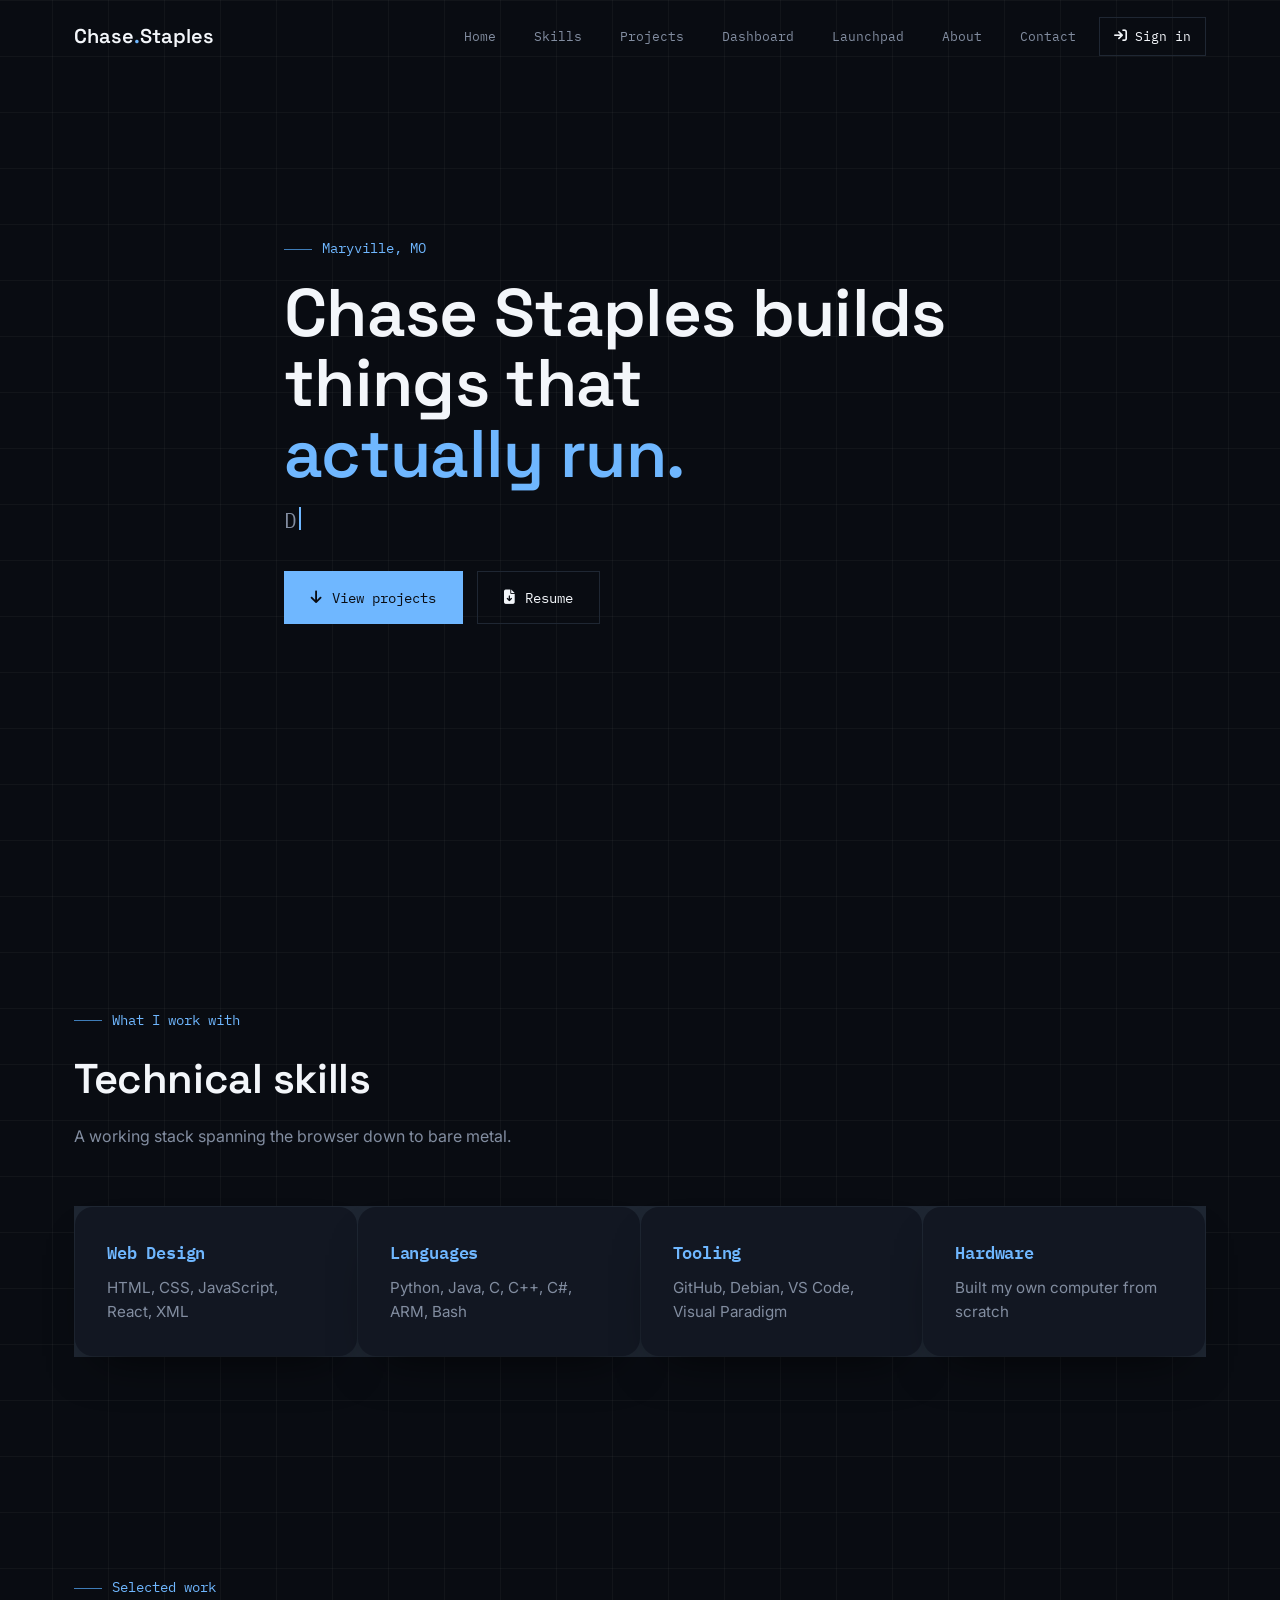
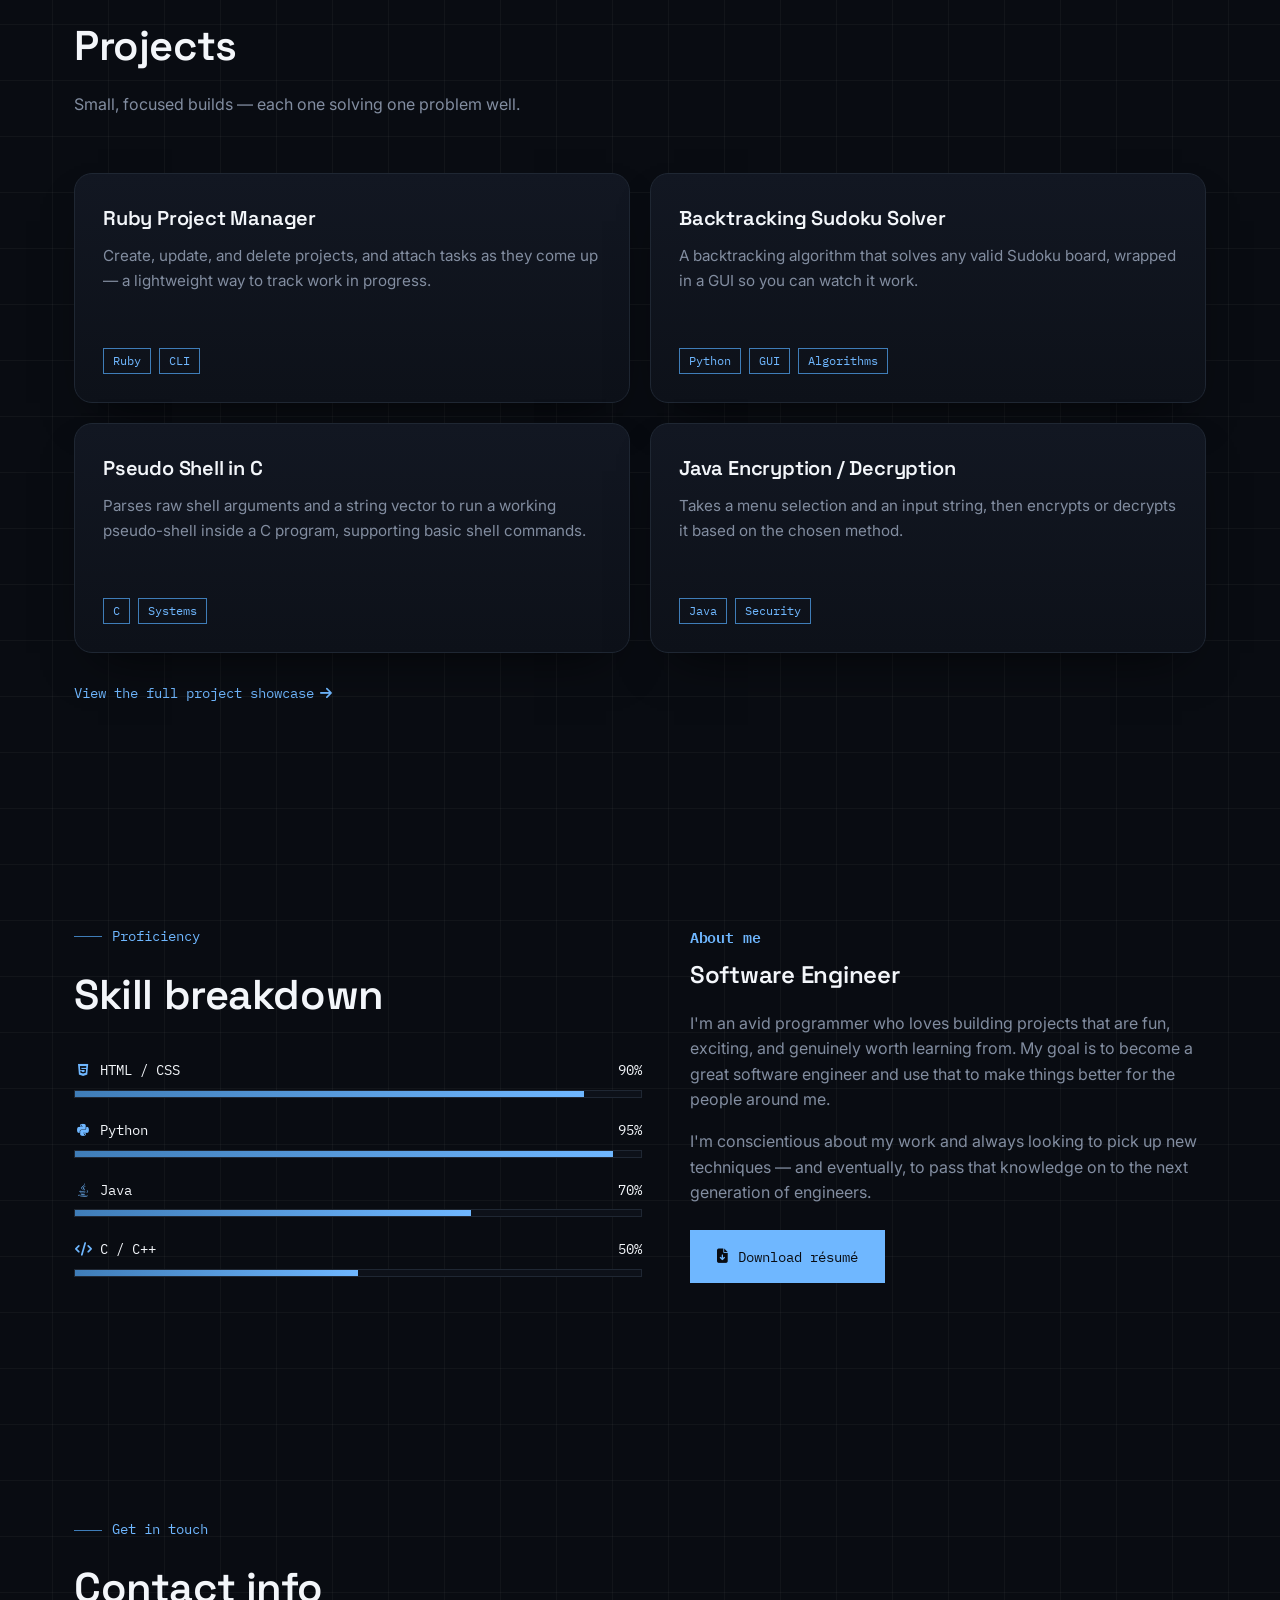
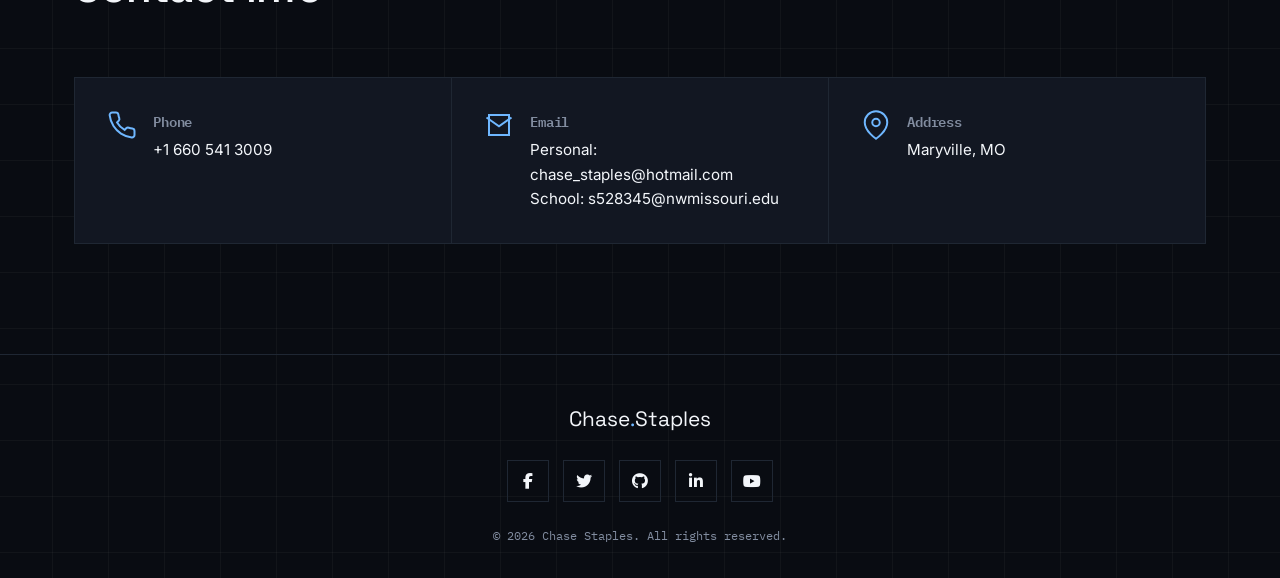
==== index.html @ f6601e29 "Initial commit: personal portfolio static site" ====
<!DOCTYPE html>
<html lang="en">
<head>
<meta charset="UTF-8">
<meta name="viewport" content="width=device-width, initial-scale=1.0">
<title>Chase Staples — Software Engineer</title>
<link rel="preconnect" href="https://fonts.googleapis.com">
<link href="https://fonts.googleapis.com/css2?family=Space+Grotesk:wght@400;500;600;700&family=Inter:wght@400;500;600&family=IBM+Plex+Mono:wght@400;500&display=swap" rel="stylesheet">
<link rel="stylesheet" href="https://cdnjs.cloudflare.com/ajax/libs/font-awesome/6.5.1/css/all.min.css">
<link rel="stylesheet" href="style.css">
</head>
<body>

<header id="site-header">
  <nav class="wrap">
    <a href="#hero" class="brand">Chase<em>.</em>Staples</a>
    <ul class="nav-links">
      <li><a href="#hero">Home</a></li>
      <li><a href="#skills">Skills</a></li>
      <li><a href="projects.html">Projects</a></li>
      <li><a href="dashboard.html">Dashboard</a></li>
      <li><a href="launchpad.html">Launchpad</a></li>
      <li><a href="#about">About</a></li>
      <li><a href="#contact">Contact</a></li>
      <li id="acctSlot"><a href="login.html" class="acct"><i class="fas fa-arrow-right-to-bracket"></i> Sign in</a></li>
    </ul>
    <button class="burger" id="burger" aria-label="Toggle menu" aria-expanded="false">
      <span></span><span></span><span></span>
    </button>
  </nav>
  <div class="mobile-panel" id="mobilePanel">
    <a href="#hero">Home</a>
    <a href="#skills">Skills</a>
    <a href="projects.html">Projects</a>
    <a href="dashboard.html">Dashboard</a>
    <a href="launchpad.html">Launchpad</a>
    <a href="#about">About</a>
    <a href="#contact">Contact</a>
    <a href="login.html" id="acctSlotMobile">Sign in</a>
  </div>
</header>

<section id="hero">
  <div class="bubbles" aria-hidden="true">
    <!-- back layer: smaller, slower, dimmer, for depth -->
    <div class="bubbles-back">
      <div class="bubble" style="left:6%;width:38px;height:38px;font-size:1rem;opacity:.55;animation-duration:19s;animation-delay:-2s;--drift:-14px;"><i class="fab fa-css3-alt"></i></div>
      <div class="bubble" style="left:22%;width:30px;height:30px;font-size:.85rem;opacity:.45;animation-duration:23s;animation-delay:-9s;--drift:18px;"><i class="fab fa-java"></i></div>
      <div class="bubble" style="left:48%;width:34px;height:34px;font-size:.9rem;opacity:.5;animation-duration:21s;animation-delay:-14s;--drift:-10px;"><span class="glyph" style="font-family:var(--mono);font-weight:600;">C</span></div>
      <div class="bubble" style="left:68%;width:26px;height:26px;font-size:.75rem;opacity:.4;animation-duration:25s;animation-delay:-5s;--drift:12px;"><i class="fab fa-html5"></i></div>
      <div class="bubble" style="left:86%;width:36px;height:36px;font-size:1rem;opacity:.5;animation-duration:20s;animation-delay:-11s;--drift:-16px;"><i class="fab fa-js"></i></div>
    </div>
    <!-- front layer: larger, faster, more opaque -->
    <div class="bubbles-front">
      <div class="bubble" style="left:12%;width:58px;height:58px;font-size:1.6rem;animation-duration:13s;animation-delay:-3s;--drift:22px;"><i class="fab fa-python"></i></div>
      <div class="bubble" style="left:34%;width:46px;height:46px;font-size:1.3rem;animation-duration:16s;animation-delay:-8s;--drift:-20px;"><i class="fab fa-gem"></i></div>
      <div class="bubble" style="left:58%;width:64px;height:64px;font-size:1.8rem;animation-duration:12s;animation-delay:-6s;--drift:18px;"><span class="glyph" style="font-family:var(--mono);font-weight:600;">C++</span></div>
      <div class="bubble" style="left:78%;width:50px;height:50px;font-size:1.4rem;animation-duration:15s;animation-delay:-1s;--drift:-24px;"><i class="fas fa-terminal"></i></div>
      <div class="bubble" style="left:94%;width:40px;height:40px;font-size:1.1rem;animation-duration:17s;animation-delay:-10s;--drift:14px;"><i class="fab fa-js"></i></div>
    </div>
  </div>
  <div class="wrap hero-inner">
    <div class="eyebrow">Maryville, MO</div>
    <h1>Chase Staples builds things that<br><span>actually run.</span></h1>
    <div class="role-line"><span id="typedRole"></span><span class="cursor"></span></div>
    <div style="display:flex;gap:14px;flex-wrap:wrap;">
      <a href="#projects" class="btn"><i class="fas fa-arrow-down"></i> View projects</a>
      <a href="./ChaseStaplesResume.docx" download class="btn ghost"><i class="fas fa-file-arrow-down"></i> Resume</a>
    </div>
  </div>
</section>

<section id="skills">
  <div class="wrap">
    <div class="section-head">
      <div class="eyebrow">What I work with</div>
      <h2>Technical skills</h2>
      <p>A working stack spanning the browser down to bare metal.</p>
    </div>
    <div class="skill-grid">
      <div class="panel"><div class="br-bl"></div><div class="br-br"></div>
        <h3>Web Design</h3><p>HTML, CSS, JavaScript, React, XML</p>
      </div>
      <div class="panel"><div class="br-bl"></div><div class="br-br"></div>
        <h3>Languages</h3><p>Python, Java, C, C++, C#, ARM, Bash</p>
      </div>
      <div class="panel"><div class="br-bl"></div><div class="br-br"></div>
        <h3>Tooling</h3><p>GitHub, Debian, VS Code, Visual Paradigm</p>
      </div>
      <div class="panel"><div class="br-bl"></div><div class="br-br"></div>
        <h3>Hardware</h3><p>Built my own computer from scratch</p>
      </div>
    </div>
  </div>
</section>

<section id="projects">
  <div class="wrap">
    <div class="section-head">
      <div class="eyebrow">Selected work</div>
      <h2>Projects</h2>
      <p>Small, focused builds — each one solving one problem well.</p>
    </div>
    <div class="project-scroller">
      <div class="panel project-card"><div class="br-bl"></div><div class="br-br"></div>
        <h3>Ruby Project Manager</h3>
        <p>Create, update, and delete projects, and attach tasks as they come up — a lightweight way to track work in progress.</p>
        <div class="tags"><span>Ruby</span><span>CLI</span></div>
      </div>
      <div class="panel project-card"><div class="br-bl"></div><div class="br-br"></div>
        <h3>Backtracking Sudoku Solver</h3>
        <p>A backtracking algorithm that solves any valid Sudoku board, wrapped in a GUI so you can watch it work.</p>
        <div class="tags"><span>Python</span><span>GUI</span><span>Algorithms</span></div>
      </div>
      <div class="panel project-card"><div class="br-bl"></div><div class="br-br"></div>
        <h3>Pseudo Shell in C</h3>
        <p>Parses raw shell arguments and a string vector to run a working pseudo-shell inside a C program, supporting basic shell commands.</p>
        <div class="tags"><span>C</span><span>Systems</span></div>
      </div>
      <div class="panel project-card"><div class="br-bl"></div><div class="br-br"></div>
        <h3>Java Encryption / Decryption</h3>
        <p>Takes a menu selection and an input string, then encrypts or decrypts it based on the chosen method.</p>
        <div class="tags"><span>Java</span><span>Security</span></div>
      </div>
    </div>
    <a href="projects.html" class="text-link">View the full project showcase <i class="fas fa-arrow-right"></i></a>
  </div>
</section>

<section id="about">
  <div class="wrap about-grid">
    <div>
      <div class="section-head" style="margin-bottom:32px;">
        <div class="eyebrow">Proficiency</div>
        <h2>Skill breakdown</h2>
      </div>
      <div class="bar-row" data-pct="90">
        <div class="bar-label"><span><i class="fab fa-html5"></i>HTML / CSS</span><span>90%</span></div>
        <div class="bar-track"><div class="bar-fill"></div></div>
      </div>
      <div class="bar-row" data-pct="95">
        <div class="bar-label"><span><i class="fab fa-python"></i>Python</span><span>95%</span></div>
        <div class="bar-track"><div class="bar-fill"></div></div>
      </div>
      <div class="bar-row" data-pct="70">
        <div class="bar-label"><span><i class="fab fa-java"></i>Java</span><span>70%</span></div>
        <div class="bar-track"><div class="bar-fill"></div></div>
      </div>
      <div class="bar-row" data-pct="50">
        <div class="bar-label"><span><i class="fas fa-code"></i>C / C++</span><span>50%</span></div>
        <div class="bar-track"><div class="bar-fill"></div></div>
      </div>
    </div>
    <div class="about-copy">
      <h3>About me</h3>
      <h2>Software Engineer</h2>
      <p style="margin-top:16px;">I'm an avid programmer who loves building projects that are fun, exciting, and genuinely worth learning from. My goal is to become a great software engineer and use that to make things better for the people around me.</p>
      <p style="margin-top:16px;">I'm conscientious about my work and always looking to pick up new techniques — and eventually, to pass that knowledge on to the next generation of engineers.</p>
      <a href="./ChaseStaplesResume.docx" download class="btn" style="margin-top:24px;"><i class="fas fa-file-arrow-down"></i> Download résumé</a>
    </div>
  </div>
</section>

<section id="contact">
  <div class="wrap">
    <div class="section-head">
      <div class="eyebrow">Get in touch</div>
      <h2>Contact info</h2>
    </div>
    <div class="contact-grid">
      <div class="contact-card">
        <svg fill="none" stroke="currentColor" stroke-width="1.6" viewBox="0 0 24 24"><path d="M22 16.92v3a2 2 0 0 1-2.18 2 19.79 19.79 0 0 1-8.63-3.07 19.5 19.5 0 0 1-6-6 19.79 19.79 0 0 1-3.07-8.67A2 2 0 0 1 4.11 2h3a2 2 0 0 1 2 1.72c.127.96.362 1.903.7 2.81a2 2 0 0 1-.45 2.11L8.09 9.91a16 16 0 0 0 6 6l1.27-1.27a2 2 0 0 1 2.11-.45c.907.338 1.85.573 2.81.7A2 2 0 0 1 22 16.92z"/></svg>
        <div><h3>Phone</h3><p>+1 660 541 3009</p></div>
      </div>
      <div class="contact-card">
        <svg fill="none" stroke="currentColor" stroke-width="1.6" viewBox="0 0 24 24"><path d="M4 4h16v16H4z"/><path d="m22 6-10 7L2 6"/></svg>
        <div><h3>Email</h3><p>Personal: chase_staples@hotmail.com<br>School: s528345@nwmissouri.edu</p></div>
      </div>
      <div class="contact-card">
        <svg fill="none" stroke="currentColor" stroke-width="1.6" viewBox="0 0 24 24"><path d="M21 10c0 7-9 13-9 13s-9-6-9-13a9 9 0 0 1 18 0z"/><circle cx="12" cy="10" r="3"/></svg>
        <div><h3>Address</h3><p>Maryville, MO</p></div>
      </div>
    </div>
  </div>
</section>

<footer>
  <div class="wrap footer-inner">
    <div class="foot-brand">Chase<em>.</em>Staples</div>
    <div class="social-row">
      <a href="#" aria-label="Facebook"><i class="fab fa-facebook-f"></i></a>
      <a href="#" aria-label="Twitter"><i class="fab fa-twitter"></i></a>
      <a href="#" aria-label="GitHub"><i class="fab fa-github"></i></a>
      <a href="#" aria-label="LinkedIn"><i class="fab fa-linkedin-in"></i></a>
      <a href="#" aria-label="YouTube"><i class="fab fa-youtube"></i></a>
    </div>
    <p class="copyright">© <span id="year"></span> Chase Staples. All rights reserved.</p>
  </div>
</footer>

<script>
document.getElementById('year').textContent = new Date().getFullYear();

/* header scroll state */
const header = document.getElementById('site-header');
document.addEventListener('scroll', () => {
  header.classList.toggle('scrolled', window.scrollY > 40);
}, {passive:true});

/* mobile nav */
const burger = document.getElementById('burger');
const panel = document.getElementById('mobilePanel');
function closeMenu(){
  burger.classList.remove('active');
  panel.classList.remove('active');
  burger.setAttribute('aria-expanded','false');
}
burger.addEventListener('click', () => {
  const open = burger.classList.toggle('active');
  panel.classList.toggle('active', open);
  burger.setAttribute('aria-expanded', String(open));
});
panel.querySelectorAll('a').forEach(a => a.addEventListener('click', closeMenu));

/* dependency-free typing effect */
const roles = ['Student','Developer','Engineer','Designer','Freelancer'];
const roleEl = document.getElementById('typedRole');
let ri = 0, ci = 0, deleting = false;
function tick(){
  const word = roles[ri];
  if(!deleting){
    ci++;
    roleEl.textContent = word.slice(0,ci);
    if(ci === word.length){ deleting = true; setTimeout(tick, 1400); return; }
  } else {
    ci--;
    roleEl.textContent = word.slice(0,ci);
    if(ci === 0){ deleting = false; ri = (ri+1) % roles.length; }
  }
  setTimeout(tick, deleting ? 55 : 95);
}
tick();

/* skill bar fill on view */
const bars = document.querySelectorAll('.bar-row');
const io = new IntersectionObserver((entries) => {
  entries.forEach(e => {
    if(e.isIntersecting){
      const fill = e.target.querySelector('.bar-fill');
      fill.style.width = e.target.dataset.pct + '%';
      io.unobserve(e.target);
    }
  });
}, {threshold:.4});
bars.forEach(b => io.observe(b));

/* login state — reflects the demo login.html / otp.html flow, shown inline in the nav */
const acctSlot = document.getElementById('acctSlot');
const acctSlotMobile = document.getElementById('acctSlotMobile');

function signOut(){
  sessionStorage.removeItem('loggedIn');
  sessionStorage.removeItem('demoEmail');
  refreshAuthUI();
}

function refreshAuthUI(){
  const loggedIn = sessionStorage.getItem('loggedIn') === 'true';
  const email = sessionStorage.getItem('demoEmail') || 'you';
  if(loggedIn){
    acctSlot.innerHTML = `<span class="acct-status"><i class="fas fa-circle-check" style="color:var(--success);"></i> <strong>${email}</strong> <button id="logoutBtn">Sign out</button></span>`;
    document.getElementById('logoutBtn').addEventListener('click', signOut);
    acctSlotMobile.textContent = 'Sign out';
    acctSlotMobile.href = '#';
    acctSlotMobile.onclick = (e) => { e.preventDefault(); signOut(); };
  } else {
    acctSlot.innerHTML = '<a href="login.html" class="acct"><i class="fas fa-arrow-right-to-bracket"></i> Sign in</a>';
    acctSlotMobile.textContent = 'Sign in';
    acctSlotMobile.href = 'login.html';
    acctSlotMobile.onclick = null;
  }
}
refreshAuthUI();
</script>
</body>
</html>
---- style.css ----
:root{
  --navy:#090c12;
  --panel:#121722;
  --panel-2:#0d1119;
  --line:#1f2733;
  --grid-line:rgba(255,255,255,.035);
  --amber:#6fb7ff;
  --amber-dim:#3f7db8;
  --text:#f3f6fa;
  --muted:#828da0;
  --success:#35d07f;
  --mono:'IBM Plex Mono',monospace;
  --head:'Space Grotesk',sans-serif;
  --body:'Inter',sans-serif;
}
*{margin:0;padding:0;box-sizing:border-box;}
html{scroll-behavior:smooth;}
@media (prefers-reduced-motion:reduce){
  html{scroll-behavior:auto;}
  *{animation-duration:.01ms !important;animation-iteration-count:1 !important;transition-duration:.01ms !important;}
}
body{
  background:var(--navy);
  color:var(--text);
  font-family:var(--body);
  line-height:1.6;
  background-image:
    linear-gradient(var(--grid-line) 1px,transparent 1px),
    linear-gradient(90deg,var(--grid-line) 1px,transparent 1px);
  background-size:56px 56px;
  background-position:center top;
}
a{color:inherit;text-decoration:none;}
img{max-width:100%;display:block;}
:focus-visible{outline:2px solid var(--amber);outline-offset:3px;}
.wrap{max-width:1180px;margin:0 auto;padding:0 24px;}
h1,h2,h3{font-family:var(--head);font-weight:600;letter-spacing:-.01em;}

/* ---------- rounded sheet-card (signature motif) ---------- */
.panel{
  position:relative;
  border:1px solid var(--line);
  border-radius:18px;
  background:linear-gradient(180deg,var(--panel),var(--panel-2));
  box-shadow:0 24px 48px -24px rgba(0,0,0,.7);
}
.panel .br-bl,.panel .br-br{display:none;}

/* ---------- header ---------- */
header{
  position:fixed;top:0;left:0;width:100%;z-index:1000;
  background:rgba(13,27,42,0);
  border-bottom:1px solid transparent;
  transition:background .3s ease,border-color .3s ease;
}
header.scrolled{background:rgba(13,27,42,.92);backdrop-filter:blur(8px);border-bottom-color:var(--line);}
nav.wrap{display:flex;align-items:center;justify-content:space-between;height:72px;}
.brand{font-family:var(--head);font-size:1.25rem;font-weight:600;}
.brand em{font-style:normal;color:var(--amber);}
.nav-links{display:flex;align-items:center;gap:8px;list-style:none;}
.nav-links a{
  font-family:var(--mono);font-size:.82rem;color:var(--muted);
  padding:8px 14px;border:1px solid transparent;transition:.2s ease;
}
.nav-links a:hover,.nav-links a:focus-visible{color:var(--amber);border-color:var(--line);}
.nav-links .acct{border-color:var(--line);color:var(--text);display:flex;align-items:center;gap:8px;}
.nav-links .acct:hover{border-color:var(--amber);color:var(--amber);}
.burger{display:none;width:42px;height:42px;border:1px solid var(--line);background:transparent;cursor:pointer;position:relative;}
.burger span{position:absolute;left:10px;right:10px;height:2px;background:var(--text);transition:.25s ease;}
.burger span:nth-child(1){top:14px;}
.burger span:nth-child(2){top:20px;}
.burger span:nth-child(3){top:26px;}
.burger.active span:nth-child(1){transform:translateY(6px) rotate(45deg);}
.burger.active span:nth-child(2){opacity:0;}
.burger.active span:nth-child(3){transform:translateY(-6px) rotate(-45deg);}
.mobile-panel{
  position:fixed;inset:72px 0 0 0;background:var(--navy);
  transform:translateX(100%);transition:transform .35s ease;z-index:999;
  display:flex;flex-direction:column;align-items:center;justify-content:center;gap:28px;
}
.mobile-panel.active{transform:translateX(0);}
.mobile-panel a{font-family:var(--head);font-size:1.6rem;color:var(--text);}
.mobile-panel a:hover{color:var(--amber);}

@media(min-width:900px){
  .burger{display:none;}
  .nav-links{display:flex;}
  .mobile-panel{display:none;}
}
@media(max-width:899px){
  .nav-links{display:none;}
  .burger{display:block;}
}

/* ---------- inline signed-in indicator (nav) ---------- */
.acct-status{display:flex;align-items:center;gap:10px;font-family:var(--mono);font-size:.78rem;color:var(--muted);}
.acct-status strong{color:var(--text);}
.acct-status button{
  background:transparent;border:1px solid var(--line);color:var(--muted);
  font-family:var(--mono);font-size:.75rem;padding:5px 11px;border-radius:8px;cursor:pointer;transition:.2s ease;
}
.acct-status button:hover{border-color:var(--amber);color:var(--amber);}

/* ---------- hero ---------- */
#hero{min-height:100vh;display:flex;align-items:center;position:relative;overflow:hidden;padding-top:72px;}

/* rising language bubbles */
.bubbles{position:absolute;inset:0;pointer-events:none;z-index:0;}
.bubble{
  position:absolute;bottom:-120px;
  display:flex;align-items:center;justify-content:center;
  border-radius:50%;
  border:1px solid var(--amber-dim);
  background:radial-gradient(circle at 35% 30%,rgba(232,163,61,.14),rgba(19,42,61,.4));
  box-shadow:0 0 18px rgba(232,163,61,.12) inset;
  animation-name:rise;
  animation-timing-function:linear;
  animation-iteration-count:infinite;
}
.bubble i, .bubble span.glyph{color:var(--amber);opacity:.85;}
.bubbles-back .bubble{filter:blur(.5px);}
@keyframes rise{
  0%{transform:translateY(0) translateX(0);opacity:0;}
  8%{opacity:1;}
  92%{opacity:1;}
  100%{transform:translateY(-115vh) translateX(var(--drift,20px));opacity:0;}
}
.hero-inner{position:relative;z-index:1;max-width:760px;}
.eyebrow{font-family:var(--mono);color:var(--amber);font-size:.85rem;margin-bottom:18px;display:flex;align-items:center;gap:10px;}
.eyebrow::before{content:'';width:28px;height:1px;background:var(--amber-dim);}
#hero h1{font-size:clamp(2.4rem,6vw,4.2rem);line-height:1.05;margin-bottom:14px;}
#hero h1 span{color:var(--amber);}
.role-line{font-family:var(--mono);font-size:clamp(1rem,2.4vw,1.3rem);color:var(--muted);min-height:1.6em;margin-bottom:34px;}
.role-line .cursor{display:inline-block;width:2px;height:1.1em;background:var(--amber);vertical-align:-2px;margin-left:2px;animation:blink 1s step-end infinite;}
@keyframes blink{50%{opacity:0;}}
.btn{
  display:inline-flex;align-items:center;gap:10px;
  font-family:var(--mono);font-size:.9rem;color:var(--navy);
  background:var(--amber);padding:14px 26px;border:1px solid var(--amber);
  transition:.2s ease;cursor:pointer;
}
.btn:hover,.btn:focus-visible{background:transparent;color:var(--amber);}
.btn.ghost{background:transparent;color:var(--text);border-color:var(--line);}
.btn.ghost:hover{border-color:var(--amber);color:var(--amber);}
.btn:disabled{opacity:.5;cursor:not-allowed;}

/* ---------- section shell ---------- */
section{padding:110px 0;position:relative;}
.section-head{max-width:640px;margin-bottom:56px;}
.section-head .eyebrow{margin-bottom:14px;}
.section-head h2{font-size:clamp(1.8rem,4vw,2.6rem);}
.section-head p{color:var(--muted);margin-top:12px;}

/* ---------- skills overview ---------- */
.skill-grid{display:grid;grid-template-columns:1fr;gap:1px;background:var(--line);border:1px solid var(--line);}
.skill-grid .panel{border:none;padding:32px;background:var(--panel);}
.skill-grid .panel h3{color:var(--amber);font-size:1.05rem;margin-bottom:10px;font-family:var(--mono);}
.skill-grid .panel p{color:var(--muted);font-size:.95rem;}
@media(min-width:640px){.skill-grid{grid-template-columns:1fr 1fr;}}
@media(min-width:1024px){.skill-grid{grid-template-columns:repeat(4,1fr);}}

/* ---------- projects ---------- */
.project-scroller{
  display:grid;grid-auto-flow:column;grid-auto-columns:82%;gap:20px;
  overflow-x:auto;padding-bottom:12px;scroll-snap-type:x mandatory;
  -webkit-overflow-scrolling:touch;
}
.project-scroller::-webkit-scrollbar{height:6px;}
.project-scroller::-webkit-scrollbar-thumb{background:var(--line);}
.project-card{scroll-snap-align:start;padding:28px;display:flex;flex-direction:column;min-height:230px;}
.project-card h3{font-size:1.25rem;margin-bottom:10px;}
.project-card p{color:var(--muted);font-size:.95rem;flex:1;}
.tags{display:flex;flex-wrap:wrap;gap:8px;margin-top:18px;}
.tags span{font-family:var(--mono);font-size:.72rem;color:var(--amber);border:1px solid var(--amber-dim);padding:3px 9px;}
@media(min-width:760px){
  .project-scroller{display:grid;grid-auto-flow:row;grid-template-columns:1fr 1fr;overflow:visible;}
}

/* ---------- about ---------- */
.about-grid{display:grid;grid-template-columns:1fr;gap:48px;}
@media(min-width:900px){.about-grid{grid-template-columns:1.1fr 1fr;align-items:start;}}
.bar-row{margin-bottom:22px;}
.bar-label{display:flex;justify-content:space-between;font-family:var(--mono);font-size:.85rem;margin-bottom:8px;}
.bar-label i{color:var(--amber);margin-right:8px;width:18px;text-align:center;}
.bar-track{height:8px;background:var(--panel-2);border:1px solid var(--line);position:relative;overflow:hidden;}
.bar-fill{height:100%;width:0;background:linear-gradient(90deg,var(--amber-dim),var(--amber));transition:width 1.1s cubic-bezier(.2,.7,.2,1);}
.about-copy p{color:var(--muted);max-width:60ch;}
.about-copy h3{font-family:var(--mono);color:var(--amber);font-size:.95rem;margin-bottom:6px;}
.about-copy h2{margin-bottom:6px;}

/* ---------- contact ---------- */
.contact-grid{display:grid;grid-template-columns:1fr;gap:1px;background:var(--line);border:1px solid var(--line);}
@media(min-width:760px){.contact-grid{grid-template-columns:repeat(3,1fr);}}
.contact-card{background:var(--panel);padding:32px;display:flex;gap:16px;align-items:flex-start;}
.contact-card svg{flex-shrink:0;width:30px;height:30px;color:var(--amber);}
.contact-card h3{font-family:var(--mono);font-size:.85rem;color:var(--muted);margin-bottom:6px;text-transform:none;}
.contact-card p{font-size:.95rem;}

/* ---------- footer ---------- */
footer{border-top:1px solid var(--line);padding:48px 0 32px;}
.footer-inner{display:flex;flex-direction:column;gap:24px;align-items:center;text-align:center;}
.foot-brand{font-family:var(--head);font-size:1.3rem;}
.foot-brand em{color:var(--amber);font-style:normal;}
.social-row{display:flex;gap:14px;}
.social-row a{
  width:42px;height:42px;border:1px solid var(--line);display:flex;
  align-items:center;justify-content:center;transition:.2s ease;
}
.social-row a:hover,.social-row a:focus-visible{border-color:var(--amber);color:var(--amber);}
.copyright{font-family:var(--mono);font-size:.78rem;color:var(--muted);}

/* =========================================================
   AUTH PAGES (login.html / otp.html)
   ========================================================= */
.auth-shell{
  min-height:100vh;display:flex;align-items:center;justify-content:center;
  padding:100px 20px 60px;
}
.auth-card{
  width:100%;max-width:420px;padding:44px 34px 40px;position:relative;border-radius:24px;
}
.auth-card::before{
  content:'';position:absolute;top:16px;left:50%;transform:translateX(-50%);
  width:36px;height:4px;border-radius:2px;background:var(--line);
}
.auth-badge{
  font-family:var(--mono);font-size:.72rem;color:var(--amber);
  border:1px solid var(--amber-dim);display:inline-block;padding:3px 10px;margin-bottom:20px;
}
.auth-card h1{font-size:1.8rem;margin-bottom:8px;}
.auth-card .sub{color:var(--muted);font-size:.92rem;margin-bottom:30px;}
.auth-card .sub strong{color:var(--text);}
.field{margin-bottom:18px;}
.field label{display:block;font-family:var(--mono);font-size:.78rem;color:var(--muted);margin-bottom:8px;}
.field input{
  width:100%;background:var(--panel-2);border:1px solid var(--line);color:var(--text);
  font-family:var(--body);font-size:.95rem;padding:13px 14px;transition:.2s ease;
}
.field input:focus{border-color:var(--amber);outline:none;}
.auth-note{font-family:var(--mono);font-size:.75rem;color:var(--muted);margin-top:22px;line-height:1.7;}
.auth-note b{color:var(--amber);}
.auth-error{
  font-family:var(--mono);font-size:.8rem;color:#ff8a8a;margin-top:14px;
  display:none;
}
.auth-error.show{display:block;}
.back-link{
  display:inline-flex;align-items:center;gap:6px;font-family:var(--mono);
  font-size:.8rem;color:var(--muted);margin-bottom:26px;
}
.back-link:hover{color:var(--amber);}

/* ---- OTP fanned card deck ---- */
.otp-deck{
  position:relative;height:130px;width:100%;margin:34px 0 26px;
}
.otp-slot{
  position:absolute;top:6px;left:50%;width:58px;height:76px;
  margin-left:-29px;
  --tx:0px;--ty:0px;--rot:0deg;
  transform:translate(var(--tx),var(--ty)) rotate(var(--rot));
  transition:transform .45s cubic-bezier(.2,.8,.3,1.15),opacity .35s ease;
  z-index:1;
}
.otp-slot:nth-child(1){--tx:-84px;--ty:8px;--rot:-9deg;}
.otp-slot:nth-child(2){--tx:-28px;--ty:0px;--rot:-3deg;z-index:2;}
.otp-slot:nth-child(3){--tx:28px;--ty:0px;--rot:3deg;z-index:3;}
.otp-slot:nth-child(4){--tx:84px;--ty:8px;--rot:9deg;z-index:4;}
.otp-slot.filled{--ty:-10px;z-index:6;}
.otp-slot input{
  width:100%;height:100%;text-align:center;font-family:var(--head);font-size:1.6rem;
  color:var(--text);background:linear-gradient(160deg,var(--panel),var(--panel-2));
  border:1px solid var(--line);border-radius:14px;caret-color:var(--amber);
  box-shadow:0 8px 18px rgba(0,0,0,.4);transition:.2s ease;
}
.otp-slot input:focus{outline:none;border-color:var(--amber);box-shadow:0 0 0 3px rgba(111,183,255,.22),0 8px 18px rgba(0,0,0,.4);}
.otp-slot.filled input{border-color:var(--amber);}

/* stacking + success sequence */
.otp-deck.stacked .otp-slot{--tx:0px;--rot:0deg;}
.otp-deck.stacked .otp-slot:nth-child(1){--ty:6px;}
.otp-deck.stacked .otp-slot:nth-child(2){--ty:3px;}
.otp-deck.stacked .otp-slot:nth-child(3){--ty:0px;}
.otp-deck.stacked .otp-slot:nth-child(4){--ty:-4px;}
.otp-deck.merged .otp-slot{opacity:0;}
.otp-success-card{
  position:absolute;top:0;left:50%;width:66px;height:86px;margin-left:-33px;
  border-radius:16px;background:linear-gradient(160deg,#1c4f39,#0e2b20);
  border:1px solid var(--success);display:flex;align-items:center;justify-content:center;
  opacity:0;transform:translateY(-4px) scale(.7);
  transition:opacity .35s ease,transform .4s cubic-bezier(.2,.8,.3,1.3);
  box-shadow:0 0 0 4px rgba(53,208,127,.16),0 10px 26px -8px rgba(0,0,0,.6);
}
.otp-success-card.show{opacity:1;transform:translateY(-6px) scale(1);}
.otp-success-card svg{width:30px;height:30px;}
.otp-success-card svg path{
  fill:none;stroke:var(--success);stroke-width:3;stroke-linecap:round;stroke-linejoin:round;
  stroke-dasharray:24;stroke-dashoffset:24;
}
.otp-success-card.show svg path{animation:draw-check .4s ease forwards .15s;}
@keyframes draw-check{to{stroke-dashoffset:0;}}
.otp-resend{text-align:center;font-size:.9rem;color:var(--muted);margin-bottom:8px;}
.otp-resend button{
  background:none;border:none;color:var(--amber);font-family:inherit;font-size:inherit;
  cursor:pointer;padding:0;text-decoration:underline;
}
.otp-resend button:disabled{color:var(--muted);text-decoration:none;cursor:default;}

/* =========================================================
   SHARED SUB-PAGE HERO (projects.html / dashboard.html / launchpad.html)
   ========================================================= */
.page-hero{padding:158px 0 56px;}
.page-hero h1{font-size:clamp(2rem,5vw,3.1rem);line-height:1.08;margin-bottom:14px;}
.page-hero h1 span{color:var(--amber);}
.page-hero p{color:var(--muted);max-width:620px;font-size:1.02rem;}

/* generic hover-lift used on link-style panels/tiles across sub-pages
   (deliberately no `display` here — each target already sets its own via
   .project-card / .dash-link-tile / .lp-tile, this only adds hover motion) */
.panel-link{transition:transform .2s ease,border-color .2s ease,box-shadow .2s ease;}
.panel-link:hover,.panel-link:focus-visible{
  transform:translateY(-4px);border-color:var(--amber-dim);
  box-shadow:0 20px 36px -20px rgba(0,0,0,.75);
}

.text-link{font-family:var(--mono);font-size:.85rem;color:var(--amber);display:inline-flex;align-items:center;gap:6px;margin-top:18px;}
.text-link:hover{text-decoration:underline;}

/* =========================================================
   PROJECTS PAGE
   ========================================================= */
.filter-bar{display:flex;flex-wrap:wrap;gap:10px;margin-bottom:44px;}
.filter-pill{
  font-family:var(--mono);font-size:.8rem;color:var(--muted);
  background:transparent;border:1px solid var(--line);padding:8px 16px;
  cursor:pointer;transition:.2s ease;
}
.filter-pill:hover{border-color:var(--amber);color:var(--amber);}
.filter-pill.active{background:var(--amber);border-color:var(--amber);color:var(--navy);}

.project-grid-full{display:grid;grid-template-columns:1fr;gap:20px;}
@media(min-width:640px){.project-grid-full{grid-template-columns:1fr 1fr;}}
@media(min-width:1100px){.project-grid-full{grid-template-columns:repeat(3,1fr);}}
.project-grid-full .project-card{min-height:250px;}
.project-card.hidden{display:none;}
.cta-card{align-items:flex-start;justify-content:center;}
.cta-card i{font-size:1.8rem;margin-bottom:14px;display:block;}

/* =========================================================
   DASHBOARD PAGE
   ========================================================= */
.dash-grid{display:grid;grid-template-columns:1fr;gap:20px;}
@media(min-width:760px){.dash-grid{grid-template-columns:1fr 1fr;}}
@media(min-width:1080px){.dash-grid{grid-template-columns:repeat(3,1fr);}.dash-wide{grid-column:span 2;}}
.dash-card{padding:30px;}
.dash-card .eyebrow{margin-bottom:16px;}

.dash-clock{font-family:var(--mono);font-size:clamp(2.2rem,6vw,3.6rem);color:var(--amber);letter-spacing:.02em;line-height:1;margin-bottom:8px;}
.dash-date{font-family:var(--mono);color:var(--muted);font-size:.9rem;margin-bottom:16px;}
.dash-greeting{font-size:1.08rem;color:var(--text);}

.status-list{list-style:none;display:flex;flex-direction:column;gap:16px;}
.status-list li{display:flex;align-items:flex-start;gap:12px;font-size:.95rem;color:var(--text);line-height:1.5;}
.dot{width:8px;height:8px;border-radius:50%;flex-shrink:0;margin-top:7px;}
.dot-live{background:var(--success);box-shadow:0 0 8px rgba(53,208,127,.6);}
.dot-amber{background:var(--amber);box-shadow:0 0 8px rgba(111,183,255,.55);}

.stat-number{font-family:var(--mono);font-size:clamp(1.8rem,4vw,2.4rem);color:var(--amber);margin-bottom:10px;}
.stat-note{color:var(--muted);font-size:.85rem;line-height:1.6;}

.dash-links{display:grid;grid-template-columns:1fr 1fr;gap:10px;}
.dash-link-tile{
  display:flex;align-items:center;gap:10px;font-family:var(--mono);font-size:.83rem;
  padding:13px 14px;border:1px solid var(--line);color:var(--text);
}
.dash-link-tile i{color:var(--amber);width:16px;text-align:center;}
.dash-link-tile:hover{border-color:var(--amber);}
.dash-card .bar-row{margin-bottom:18px;}
.dash-card .bar-row:last-of-type{margin-bottom:0;}

/* =========================================================
   LAUNCHPAD PAGE
   ========================================================= */
.lp-group{margin-bottom:52px;}
.lp-group:last-child{margin-bottom:0;}
.lp-group-title{
  font-family:var(--mono);font-size:.82rem;color:var(--muted);text-transform:uppercase;
  letter-spacing:.09em;margin-bottom:18px;padding-bottom:12px;border-bottom:1px solid var(--line);
}
.lp-grid{display:grid;grid-template-columns:1fr;gap:14px;}
@media(min-width:640px){.lp-grid{grid-template-columns:1fr 1fr;}}
@media(min-width:1100px){.lp-grid{grid-template-columns:repeat(3,1fr);}}
.lp-tile{
  display:flex;flex-direction:column;gap:6px;padding:22px;border:1px solid var(--line);
  border-radius:14px;background:linear-gradient(180deg,var(--panel),var(--panel-2));
}
.lp-tile i{color:var(--amber);font-size:1.25rem;margin-bottom:6px;}
.lp-tile span{font-family:var(--head);font-size:1.05rem;font-weight:600;color:var(--text);}
.lp-tile small{font-family:var(--mono);font-size:.76rem;color:var(--muted);word-break:break-word;}
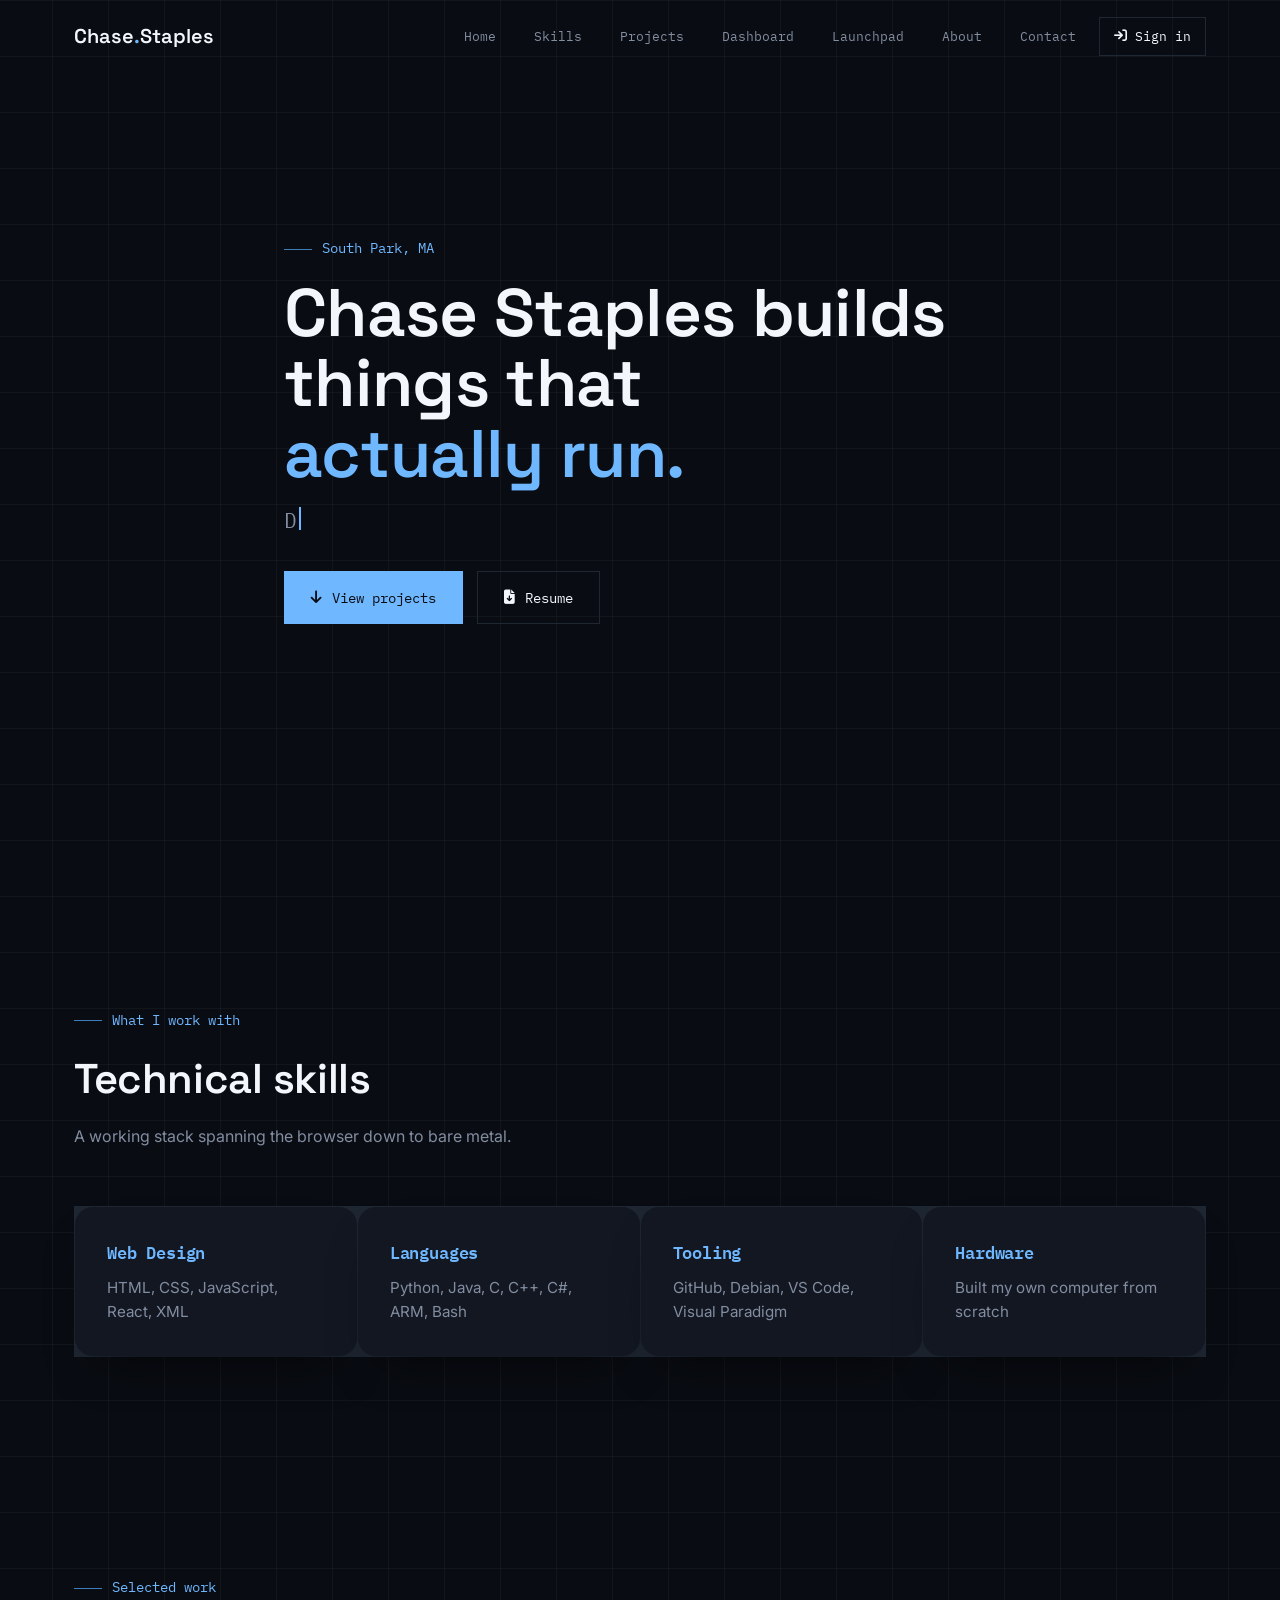
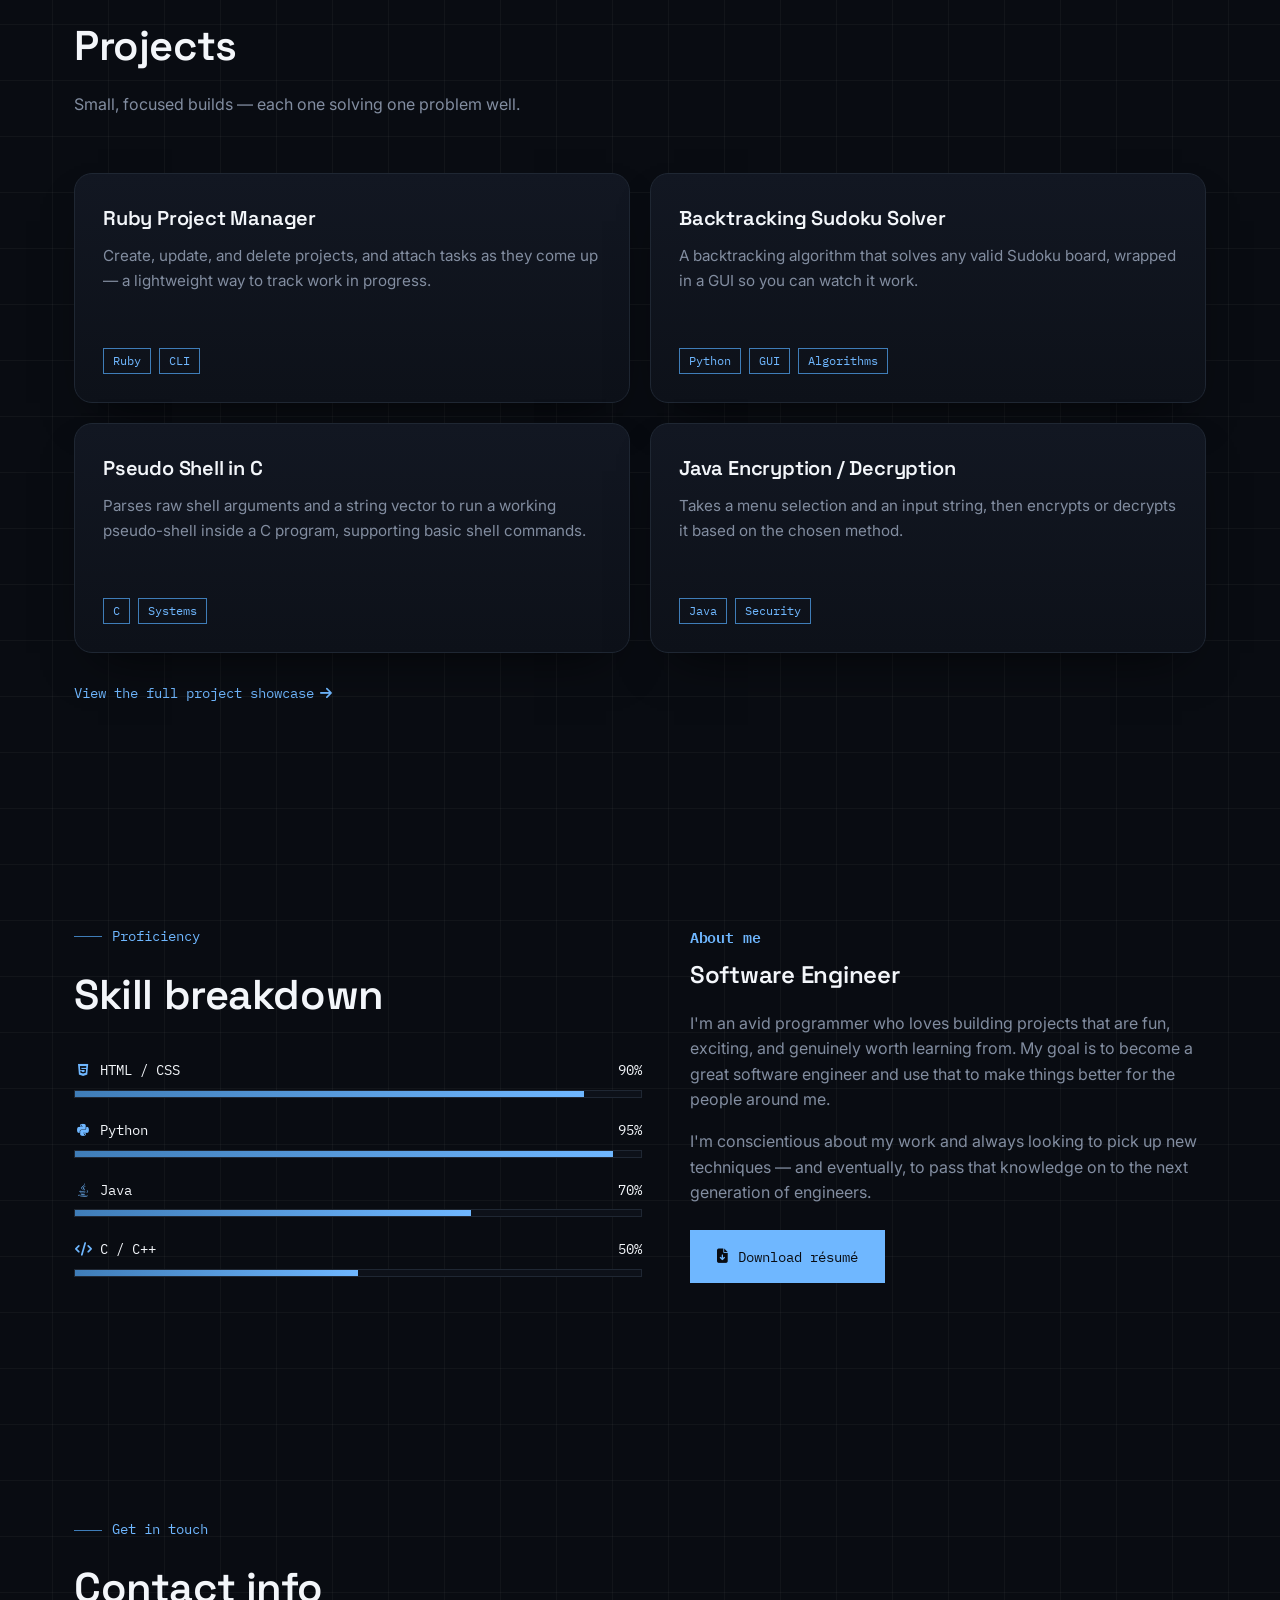
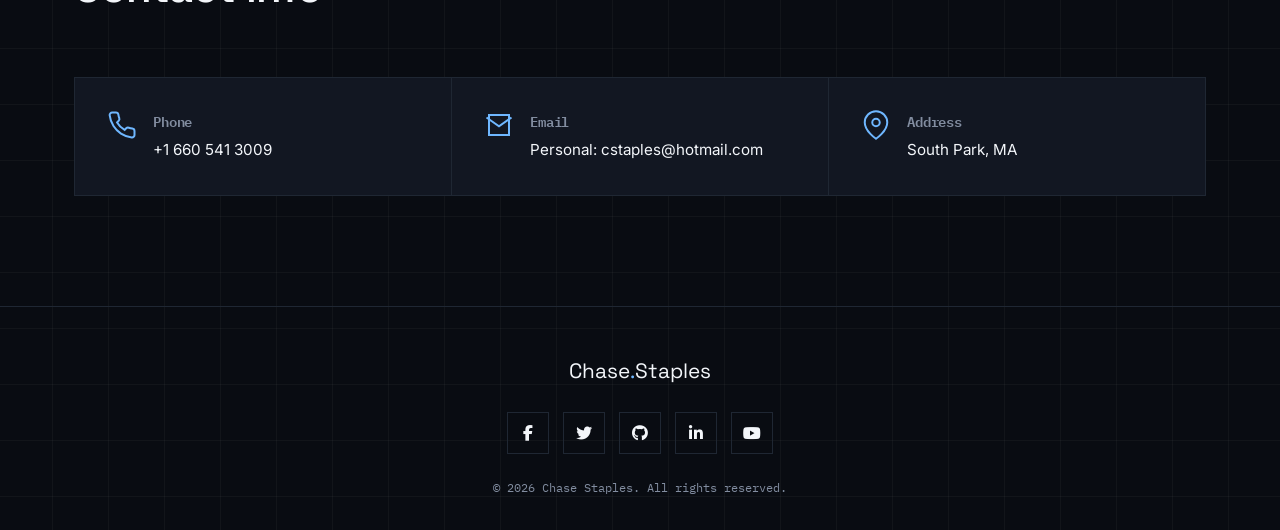
==== commit 32e9b507: "Update index.html" ====
--- a/index.html
+++ b/index.html
@@ -60,12 +60,12 @@
     </div>
   </div>
   <div class="wrap hero-inner">
-    <div class="eyebrow">Maryville, MO</div>
+    <div class="eyebrow">South Park, MA</div>
     <h1>Chase Staples builds things that<br><span>actually run.</span></h1>
     <div class="role-line"><span id="typedRole"></span><span class="cursor"></span></div>
     <div style="display:flex;gap:14px;flex-wrap:wrap;">
       <a href="#projects" class="btn"><i class="fas fa-arrow-down"></i> View projects</a>
-      <a href="./ChaseStaplesResume.docx" download class="btn ghost"><i class="fas fa-file-arrow-down"></i> Resume</a>
+      <a href="#" class="btn ghost"><i class="fas fa-file-arrow-down"></i> Resume</a>
     </div>
   </div>
 </section>
@@ -174,11 +174,11 @@
       </div>
       <div class="contact-card">
         <svg fill="none" stroke="currentColor" stroke-width="1.6" viewBox="0 0 24 24"><path d="M4 4h16v16H4z"/><path d="m22 6-10 7L2 6"/></svg>
-        <div><h3>Email</h3><p>Personal: chase_staples@hotmail.com<br>School: s528345@nwmissouri.edu</p></div>
+        <div><h3>Email</h3><p>Personal: cstaples@hotmail.com</div>
       </div>
       <div class="contact-card">
         <svg fill="none" stroke="currentColor" stroke-width="1.6" viewBox="0 0 24 24"><path d="M21 10c0 7-9 13-9 13s-9-6-9-13a9 9 0 0 1 18 0z"/><circle cx="12" cy="10" r="3"/></svg>
-        <div><h3>Address</h3><p>Maryville, MO</p></div>
+        <div><h3>Address</h3><p>South Park, MA</p></div>
       </div>
     </div>
   </div>
